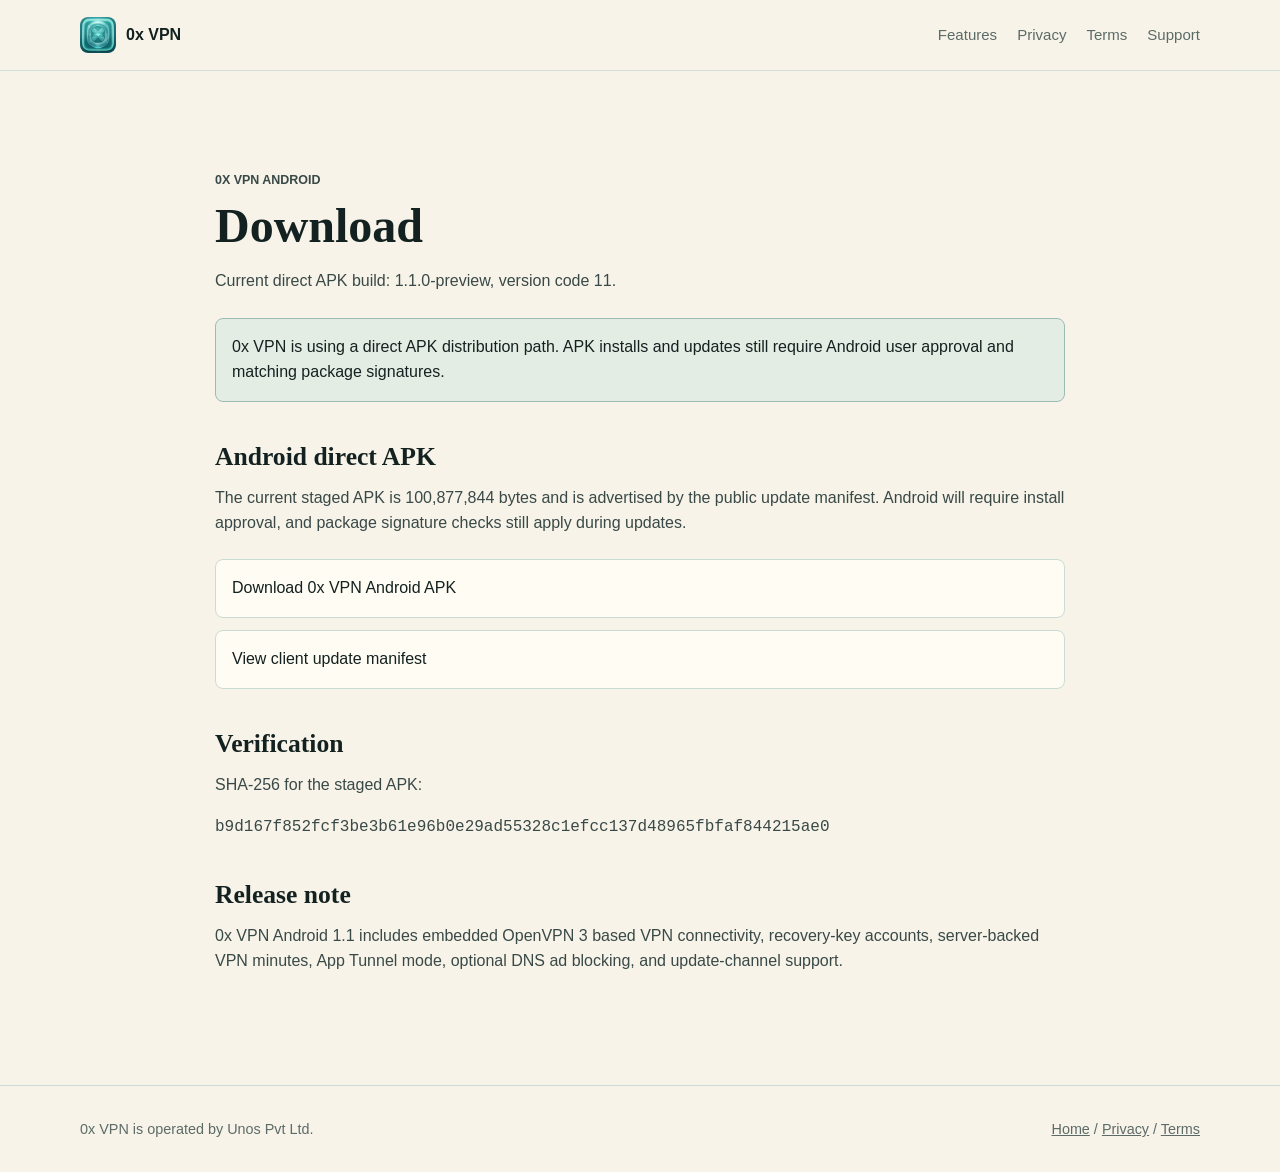
==== public/download.html @ 1ff6d75c "Publish static 0x VPN website" ====
<!doctype html>
<html lang="en">
  <head>
    <meta charset="utf-8">
    <meta name="viewport" content="width=device-width, initial-scale=1">
    <title>Download | 0x VPN</title>
    <meta name="description" content="Download and update information for 0x VPN.">
    <link rel="icon" href="assets/0x-vpn-icon.png">
    <link rel="stylesheet" href="assets/site.css">
  </head>
  <body>
    <header class="site-header">
      <nav class="nav" aria-label="Main navigation">
        <a class="brand" href="index.html">
          <img src="assets/0x-vpn-icon.png" alt="" width="36" height="36">
          <span>0x VPN</span>
        </a>
        <div class="nav-links">
          <a href="index.html#features">Features</a>
          <a href="privacy.html">Privacy</a>
          <a href="terms.html">Terms</a>
          <a href="support.html">Support</a>
        </div>
      </nav>
    </header>

    <main class="legal-page">
      <p class="eyebrow">0x VPN Android</p>
      <h1>Download</h1>
      <p class="legal-meta">Current direct APK build: 1.1.0-preview, version code 11.</p>

      <div class="notice">
        0x VPN is using a direct APK distribution path. APK installs and updates still require Android user approval
        and matching package signatures.
      </div>

      <h2>Android direct APK</h2>
      <p>
        The current staged APK is 100,877,844 bytes and is advertised by the public update manifest. Android will
        require install approval, and package signature checks still apply during updates.
      </p>
      <div class="simple-list">
        <a href="client-updates/android/0x-VPN-v1.1.apk">Download 0x VPN Android APK</a>
        <a href="client-updates/manifest.json">View client update manifest</a>
      </div>

      <h2>Verification</h2>
      <p>
        SHA-256 for the staged APK:
      </p>
      <p><code>b9d167f852fcf3be3b61e96b0e29ad55328c1efcc137d48965fbfaf844215ae0</code></p>

      <h2>Release note</h2>
      <p>
        0x VPN Android 1.1 includes embedded OpenVPN 3 based VPN connectivity, recovery-key accounts,
        server-backed VPN minutes, App Tunnel mode, optional DNS ad blocking, and update-channel support.
      </p>
    </main>

    <footer class="site-footer">
      <div class="footer-inner">
        <span>0x VPN is operated by Unos Pvt Ltd.</span>
        <span><a href="index.html">Home</a> / <a href="privacy.html">Privacy</a> / <a href="terms.html">Terms</a></span>
      </div>
    </footer>
  </body>
</html>
---- public/assets/site.css ----
:root {
  color-scheme: light;
  --paper: #f7f3e8;
  --paper-strong: #fffcf3;
  --ink: #132120;
  --muted: #5c6b68;
  --line: #cadbd5;
  --line-strong: #9bbcb3;
  --teal: #007f78;
  --teal-bright: #00a3a3;
  --green: #49b86b;
  --amber: #d89a38;
  --blue: #246cbd;
  --panel: rgba(255, 252, 243, 0.9);
  --shadow: 0 22px 70px rgba(19, 33, 32, 0.13);
  --max: 1120px;
}

* {
  box-sizing: border-box;
}

html {
  scroll-behavior: smooth;
}

body {
  margin: 0;
  background: var(--paper);
  color: var(--ink);
  font-family: "Aptos", "Segoe UI", sans-serif;
  font-size: 16px;
  line-height: 1.55;
}

img {
  max-width: 100%;
  display: block;
}

a {
  color: inherit;
}

.site-shell {
  min-height: 100vh;
  overflow-x: hidden;
}

.site-header {
  position: sticky;
  top: 0;
  z-index: 20;
  background: rgba(247, 243, 232, 0.9);
  border-bottom: 1px solid rgba(202, 219, 213, 0.8);
  backdrop-filter: blur(18px);
}

.nav {
  width: min(var(--max), calc(100% - 32px));
  min-height: 70px;
  margin: 0 auto;
  display: flex;
  align-items: center;
  justify-content: space-between;
  gap: 24px;
}

.brand {
  display: inline-flex;
  align-items: center;
  gap: 10px;
  text-decoration: none;
  font-weight: 800;
  font-size: 1rem;
}

.brand img {
  width: 36px;
  height: 36px;
  border-radius: 8px;
}

.nav-links {
  display: flex;
  align-items: center;
  gap: 20px;
  color: var(--muted);
  font-size: 0.94rem;
}

.nav-links a {
  text-decoration: none;
}

.nav-links a:hover {
  color: var(--ink);
}

.hero {
  position: relative;
  min-height: calc(88vh - 70px);
  display: grid;
  align-items: center;
  isolation: isolate;
  overflow: hidden;
  border-bottom: 1px solid var(--line);
}

.hero::before {
  content: "";
  position: absolute;
  inset: 0;
  z-index: -2;
  background:
    linear-gradient(90deg, rgba(247, 243, 232, 0.95) 0%, rgba(247, 243, 232, 0.86) 45%, rgba(247, 243, 232, 0.5) 100%),
    url("world-dotted-atlas.png") center 44% / 1180px auto no-repeat;
}

.hero::after {
  content: "";
  position: absolute;
  inset: auto -10% -36% -10%;
  height: 46%;
  z-index: -1;
  background: linear-gradient(90deg, rgba(36, 108, 189, 0.16), rgba(0, 163, 163, 0.2), rgba(73, 184, 107, 0.18));
  filter: blur(30px);
  opacity: 0.9;
}

.hero-inner {
  width: min(var(--max), calc(100% - 32px));
  margin: 0 auto;
  padding: 56px 0 62px;
}

.product-mark {
  width: 88px;
  height: 88px;
  border-radius: 18px;
  box-shadow: 0 18px 38px rgba(0, 127, 120, 0.24);
}

.eyebrow {
  margin: 28px 0 12px;
  color: var(--teal);
  font-size: 0.78rem;
  font-weight: 800;
  text-transform: uppercase;
  letter-spacing: 0;
}

h1,
h2,
h3 {
  margin: 0;
  font-family: "Georgia", "Times New Roman", serif;
  letter-spacing: 0;
  line-height: 1.02;
}

h1 {
  max-width: 720px;
  font-size: 4.4rem;
  font-weight: 700;
}

.hero-copy {
  max-width: 610px;
  margin: 22px 0 0;
  color: #31413f;
  font-size: 1.2rem;
}

.hero-actions {
  margin-top: 32px;
  display: flex;
  flex-wrap: wrap;
  gap: 12px;
}

.button {
  min-height: 48px;
  display: inline-flex;
  align-items: center;
  justify-content: center;
  gap: 10px;
  padding: 12px 18px;
  border: 1px solid var(--ink);
  border-radius: 8px;
  text-decoration: none;
  font-weight: 800;
  transition: transform 160ms ease, box-shadow 160ms ease, background 160ms ease;
}

.button:hover {
  transform: translateY(-1px);
  box-shadow: 0 10px 24px rgba(19, 33, 32, 0.14);
}

.button.primary {
  background: var(--ink);
  color: var(--paper-strong);
}

.button.secondary {
  background: rgba(255, 252, 243, 0.82);
}

.hero-proof {
  width: min(var(--max), calc(100% - 32px));
  margin: -36px auto 0;
  position: relative;
  z-index: 2;
  display: grid;
  grid-template-columns: repeat(4, 1fr);
  gap: 1px;
  border: 1px solid var(--line);
  background: var(--line);
  box-shadow: var(--shadow);
}

.proof-item {
  min-height: 116px;
  padding: 22px;
  background: var(--paper-strong);
}

.proof-item strong {
  display: block;
  font-size: 1.05rem;
}

.proof-item span {
  display: block;
  margin-top: 6px;
  color: var(--muted);
  font-size: 0.92rem;
}

.section {
  width: min(var(--max), calc(100% - 32px));
  margin: 0 auto;
  padding: 86px 0;
}

.section-heading {
  max-width: 720px;
}

.section-heading h2 {
  font-size: 2.5rem;
}

.section-heading p {
  margin: 16px 0 0;
  color: var(--muted);
  font-size: 1.05rem;
}

.feature-grid {
  margin-top: 34px;
  display: grid;
  grid-template-columns: repeat(3, 1fr);
  gap: 14px;
}

.feature {
  min-height: 210px;
  padding: 24px;
  border: 1px solid var(--line);
  border-radius: 8px;
  background: rgba(255, 252, 243, 0.72);
}

.feature .number,
.policy-link .number {
  color: var(--teal);
  font-weight: 900;
  font-size: 0.84rem;
}

.feature h3 {
  margin-top: 18px;
  font-size: 1.32rem;
}

.feature p {
  margin: 12px 0 0;
  color: var(--muted);
}

.wide-band {
  background: #132120;
  color: var(--paper-strong);
  border: 0;
}

.wide-band .section {
  display: grid;
  grid-template-columns: 0.88fr 1.12fr;
  gap: 42px;
  align-items: center;
}

.app-visual {
  position: relative;
  min-height: 500px;
  border: 1px solid rgba(217, 255, 249, 0.24);
  border-radius: 8px;
  overflow: hidden;
  background:
    linear-gradient(180deg, rgba(217, 255, 249, 0.12), rgba(19, 33, 32, 0.2)),
    url("world-dotted-atlas.png") center / 940px auto no-repeat;
}

.phone {
  position: absolute;
  right: 42px;
  top: 42px;
  width: min(310px, calc(100% - 84px));
  min-height: 415px;
  border: 1px solid rgba(217, 255, 249, 0.3);
  border-radius: 8px;
  background: rgba(247, 243, 232, 0.96);
  color: var(--ink);
  box-shadow: 0 30px 80px rgba(0, 0, 0, 0.32);
}

.phone-top {
  display: flex;
  align-items: center;
  justify-content: space-between;
  padding: 16px;
  border-bottom: 1px solid rgba(19, 33, 32, 0.1);
}

.status-dot {
  width: 10px;
  height: 10px;
  border-radius: 999px;
  background: var(--green);
  box-shadow: 0 0 0 5px rgba(73, 184, 107, 0.15);
}

.orb {
  width: 124px;
  height: 124px;
  margin: 34px auto 20px;
  border-radius: 999px;
  display: grid;
  place-items: center;
  color: #ffffff;
  font-weight: 900;
  background: radial-gradient(circle at 35% 30%, rgba(217, 255, 249, 0.9), rgba(0, 163, 163, 0.68) 48%, rgba(0, 127, 120, 0.86));
  box-shadow: 0 22px 48px rgba(0, 127, 120, 0.35);
}

.phone-row {
  margin: 10px 18px;
  padding: 12px 0;
  display: flex;
  align-items: center;
  justify-content: space-between;
  border-bottom: 1px solid rgba(19, 33, 32, 0.08);
  color: #31413f;
}

.phone-row strong {
  color: var(--ink);
}

.dark-copy h2 {
  font-size: 2.5rem;
}

.dark-copy p {
  color: rgba(255, 252, 243, 0.72);
}

.check-list {
  margin: 24px 0 0;
  padding: 0;
  list-style: none;
  display: grid;
  gap: 13px;
}

.check-list li {
  padding-left: 26px;
  position: relative;
}

.check-list li::before {
  content: "";
  position: absolute;
  left: 0;
  top: 0.68em;
  width: 12px;
  height: 2px;
  background: var(--teal-bright);
}

.policy-grid {
  margin-top: 30px;
  display: grid;
  grid-template-columns: repeat(4, 1fr);
  gap: 12px;
}

.policy-link {
  display: block;
  min-height: 150px;
  padding: 22px;
  border: 1px solid var(--line);
  border-radius: 8px;
  background: rgba(255, 252, 243, 0.78);
  text-decoration: none;
}

.policy-link strong {
  display: block;
  margin-top: 18px;
}

.policy-link span {
  display: block;
  margin-top: 8px;
  color: var(--muted);
  font-size: 0.92rem;
}

.download-panel {
  display: grid;
  grid-template-columns: 1fr auto;
  gap: 28px;
  align-items: center;
  padding: 30px;
  border: 1px solid var(--line);
  border-radius: 8px;
  background: var(--paper-strong);
  box-shadow: var(--shadow);
}

.download-panel p {
  margin: 10px 0 0;
  color: var(--muted);
}

.site-footer {
  border-top: 1px solid var(--line);
  padding: 32px 0;
}

.footer-inner {
  width: min(var(--max), calc(100% - 32px));
  margin: 0 auto;
  display: flex;
  justify-content: space-between;
  gap: 24px;
  color: var(--muted);
  font-size: 0.9rem;
}

.legal-page {
  width: min(850px, calc(100% - 32px));
  margin: 0 auto;
  padding: 72px 0 96px;
}

.legal-page h1 {
  font-size: 3rem;
}

.legal-page h2 {
  margin-top: 42px;
  font-size: 1.6rem;
}

.legal-page p,
.legal-page li {
  color: #394947;
}

.legal-page ul {
  padding-left: 20px;
}

.legal-meta {
  margin-top: 18px;
  color: var(--muted);
}

.notice {
  margin-top: 24px;
  padding: 16px;
  border: 1px solid var(--line-strong);
  border-radius: 8px;
  background: rgba(0, 163, 163, 0.08);
}

.simple-list {
  margin-top: 24px;
  display: grid;
  gap: 12px;
}

.simple-list a {
  padding: 16px;
  border: 1px solid var(--line);
  border-radius: 8px;
  background: var(--paper-strong);
  text-decoration: none;
}

@media (max-width: 860px) {
  .nav {
    align-items: flex-start;
    flex-direction: column;
    padding: 14px 0;
    gap: 12px;
  }

  .nav-links {
    width: 100%;
    overflow-x: auto;
    padding-bottom: 4px;
  }

  .hero {
    min-height: auto;
  }

  .hero-inner {
    padding: 46px 0 70px;
  }

  h1 {
    font-size: 3.1rem;
  }

  .hero-proof,
  .feature-grid,
  .policy-grid,
  .wide-band .section,
  .download-panel {
    grid-template-columns: 1fr;
  }

  .hero-proof {
    margin-top: 0;
  }

  .app-visual {
    min-height: 430px;
  }

  .phone {
    right: 24px;
    top: 24px;
    width: calc(100% - 48px);
  }

  .footer-inner {
    flex-direction: column;
  }
}

@media (max-width: 520px) {
  body {
    font-size: 15px;
  }

  h1,
  .legal-page h1 {
    font-size: 2.55rem;
  }

  .section-heading h2,
  .dark-copy h2 {
    font-size: 2rem;
  }

  .hero-copy {
    font-size: 1rem;
  }

  .button {
    width: 100%;
  }

  .section {
    padding: 60px 0;
  }

  .product-mark {
    width: 72px;
    height: 72px;
  }
}
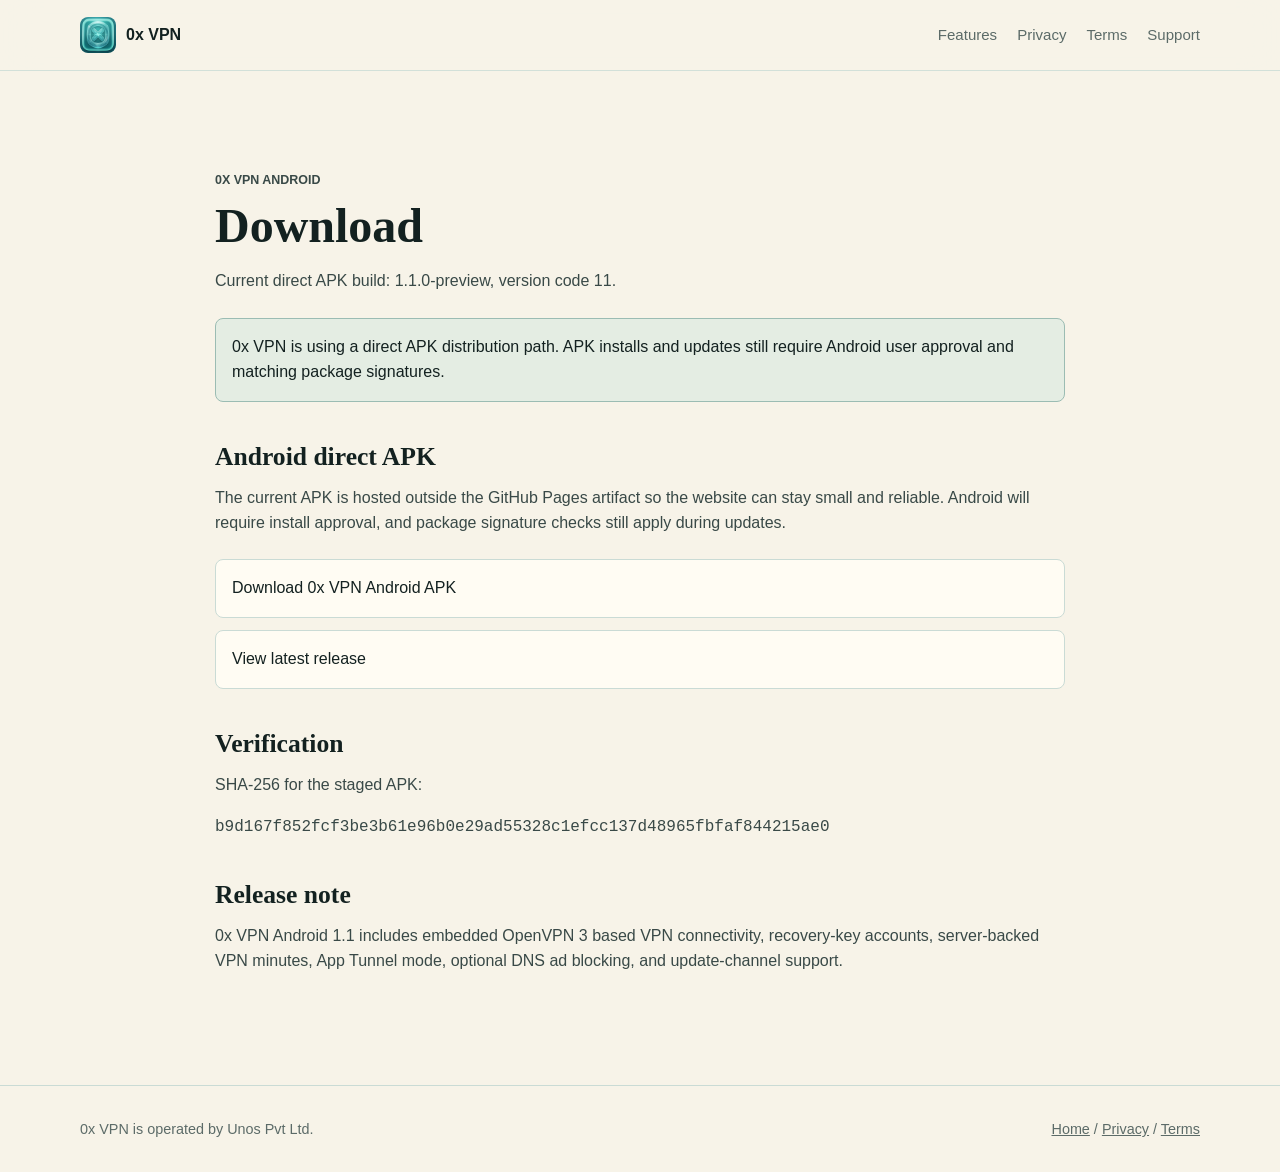
==== commit 26f022f2: "Update Pages links for 0x-vpn rename" ====
--- a/public/download.html
+++ b/public/download.html
@@ -36,12 +36,12 @@
 
       <h2>Android direct APK</h2>
       <p>
-        The current staged APK is 100,877,844 bytes and is advertised by the public update manifest. Android will
-        require install approval, and package signature checks still apply during updates.
+        The current APK is hosted outside the GitHub Pages artifact so the website can stay small and reliable.
+        Android will require install approval, and package signature checks still apply during updates.
       </p>
       <div class="simple-list">
-        <a href="client-updates/android/0x-VPN-v1.1.apk">Download 0x VPN Android APK</a>
-        <a href="client-updates/manifest.json">View client update manifest</a>
+        <a href="https://github.com/0x-vpn/adblocker/releases/latest/download/0x-VPN-v1.1.apk">Download 0x VPN Android APK</a>
+        <a href="https://github.com/0x-vpn/adblocker/releases/latest">View latest release</a>
       </div>
 
       <h2>Verification</h2>
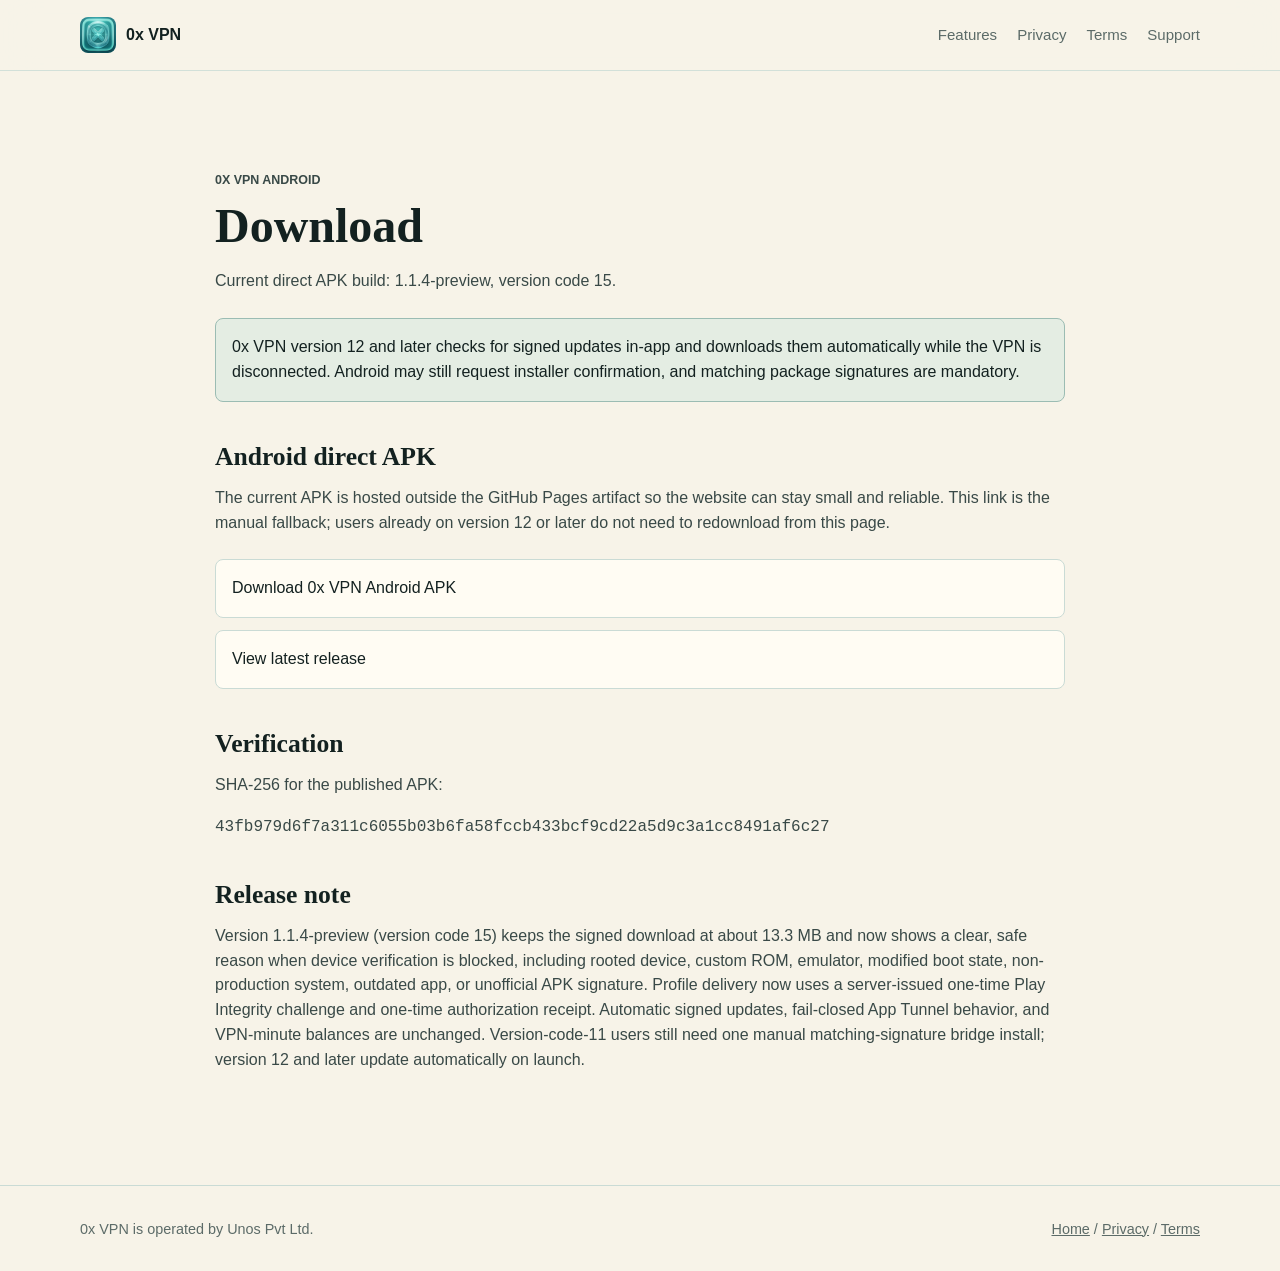
==== commit d8b213a9: "Publish Android 1.1.4 download details" ====
--- a/public/download.html
+++ b/public/download.html
@@ -27,17 +27,17 @@
     <main class="legal-page">
       <p class="eyebrow">0x VPN Android</p>
       <h1>Download</h1>
-      <p class="legal-meta">Current direct APK build: 1.1.0-preview, version code 11.</p>
+      <p class="legal-meta">Current direct APK build: 1.1.4-preview, version code 15.</p>
 
       <div class="notice">
-        0x VPN is using a direct APK distribution path. APK installs and updates still require Android user approval
-        and matching package signatures.
+        0x VPN version 12 and later checks for signed updates in-app and downloads them automatically while the VPN is
+        disconnected. Android may still request installer confirmation, and matching package signatures are mandatory.
       </div>
 
       <h2>Android direct APK</h2>
       <p>
         The current APK is hosted outside the GitHub Pages artifact so the website can stay small and reliable.
-        Android will require install approval, and package signature checks still apply during updates.
+        This link is the manual fallback; users already on version 12 or later do not need to redownload from this page.
       </p>
       <div class="simple-list">
         <a href="https://github.com/0x-vpn/adblocker/releases/latest/download/0x-VPN-v1.1.apk">Download 0x VPN Android APK</a>
@@ -46,14 +46,18 @@
 
       <h2>Verification</h2>
       <p>
-        SHA-256 for the staged APK:
+        SHA-256 for the published APK:
       </p>
-      <p><code>b9d167f852fcf3be3b61e96b0e29ad55328c1efcc137d48965fbfaf844215ae0</code></p>
+      <p><code>43fb979d6f7a311c6055b03b6fa58fccb433bcf9cd22a5d9c3a1cc8491af6c27</code></p>
 
       <h2>Release note</h2>
       <p>
-        0x VPN Android 1.1 includes embedded OpenVPN 3 based VPN connectivity, recovery-key accounts,
-        server-backed VPN minutes, App Tunnel mode, optional DNS ad blocking, and update-channel support.
+        Version 1.1.4-preview (version code 15) keeps the signed download at about 13.3 MB and now shows a clear,
+        safe reason when device verification is blocked, including rooted device, custom ROM, emulator, modified boot
+        state, non-production system, outdated app, or unofficial APK signature. Profile delivery now uses a
+        server-issued one-time Play Integrity challenge and one-time authorization receipt. Automatic signed updates,
+        fail-closed App Tunnel behavior, and VPN-minute balances are unchanged. Version-code-11 users still need one
+        manual matching-signature bridge install; version 12 and later update automatically on launch.
       </p>
     </main>
 
